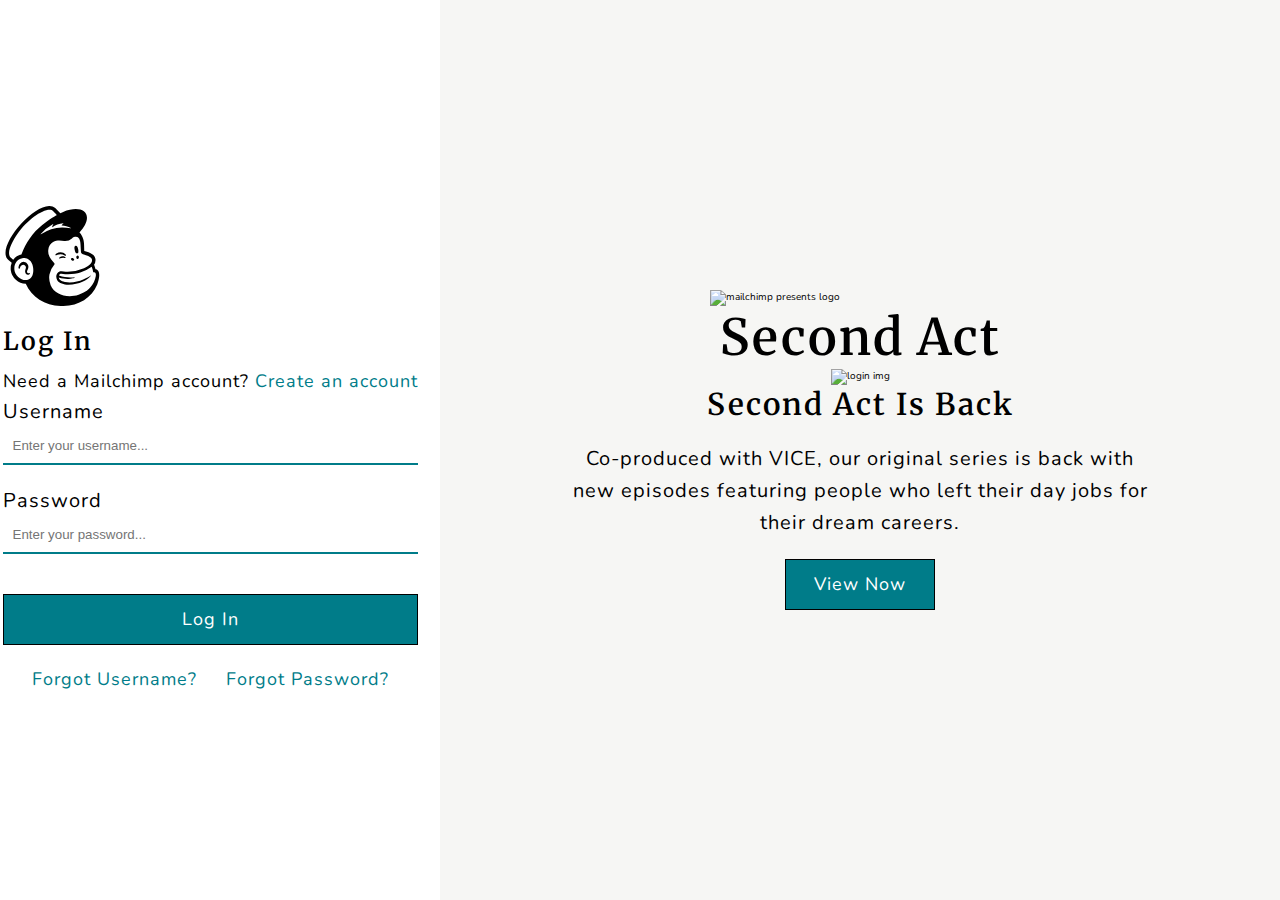
==== login.html @ e03c931c "created & styled login page" ====
<!DOCTYPE html>
<html lang="en">
  <head>
    <meta charset="UTF-8" />
    <meta name="viewport" content="width=device-width, initial-scale=1.0" />
    <link
      rel="stylesheet"
      href="https://cdnjs.cloudflare.com/ajax/libs/font-awesome/5.15.1/css/all.min.css"
      integrity="sha512-+4zCK9k+qNFUR5X+cKL9EIR+ZOhtIloNl9GIKS57V1MyNsYpYcUrUeQc9vNfzsWfV28IaLL3i96P9sdNyeRssA=="
      crossorigin="anonymous"
    />
    <link rel="shortcut icon" href="images/favicons/koala.ico" />
    <link rel="stylesheet" href="css/main.min.css" />
    <title>Login | Mailchimp Clone</title>
  </head>
  <body>
    <div class="login-container">
      <div class="login-form">
        <div class="login-form-content">
          <a href="index.html" class="login-form-img-container">
            <img src="images/home/mailchimpLogo.svg" alt="mailchimp logo" />
          </a>
          <h2>Log In</h2>
          <p>Need a Mailchimp account? <a href="#!">Create an account</a></p>
          <form>
            <label for="">Username</label>
            <input
              type="text"
              class="form-input"
              placeholder="Enter your username..."
            />
            <label for="">Password</label>
            <input
              type="password"
              class="form-input"
              placeholder="Enter your password..."
            />
            <button class="btn">Log In</button>
          </form>
          <div class="login-links">
            <a href="#!">Forgot Username?</a>
            <a href="#!">Forgot Password?</a>
          </div>
        </div>
      </div>
      <div class="login-info">
        <img src="images/home/footerlogo1.svg" alt="mailchimp presents logo" />
        <h2>Second Act</h2>
        <div class="login-img-container">
          <img src="images/home/drawing7.png" alt="login img" />
        </div>
        <h4>Second Act is back</h4>
        <p>
          Co-produced with VICE, our original series is back with new episodes
          featuring people who left their day jobs for their dream careers.
        </p>
        <button class="btn">View Now</button>
      </div>
    </div>
    <script src="js/app.js"></script>
  </body>
</html>
---- css/main.min.css ----
@import url("https://fonts.googleapis.com/css2?family=Merriweather:wght@300;400;700&family=Nunito:wght@300;400;600;700&display=swap");*,*::before,*::after{margin:0;padding:0;box-sizing:border-box;text-decoration:none;list-style:none}html{font-size:62.5%;scroll-behavior:smooth}body{font-family:"Nunito", sans-serif}img{width:100%;object-fit:cover}button{cursor:pointer;outline:0}.wrapper{width:100%;height:100%}.navigation{display:flex;align-items:center;justify-content:space-between;background-color:#ffe01b;position:sticky;top:0;padding:0 2rem;z-index:1000;overflow:hidden}.navigation-links a{font-weight:400;letter-spacing:0.1rem;line-height:1.6;font-size:1.8rem;color:#000;margin-left:2rem}.navigation-links a:hover{border-bottom:0.2rem solid #000}.navigation-links a:nth-child(1){margin-left:0}@media (max-width: 900px){.navigation-links{display:none}}.navigation-logo{width:8rem}@media (max-width: 600px){.navigation-logo{width:5rem}}.navigation-right{display:flex;align-items:center}@media (max-width: 600px){.navigation-right{width:90%}}.navigation-right i{color:#000;font-size:2.5rem;margin-right:2rem}@media (max-width: 900px){.navigation-right i{display:none}}@media (max-width: 900px){.navigation-right .btn,.navigation-right .btn-trans,.navigation-right .btn-trans{display:none}}.section-heading{text-align:center}.section-heading h2{font-weight:600;letter-spacing:0.2rem;text-transform:capitalize;font-family:"Merriweather", cursive;font-size:5rem;margin:2rem 0}@media (max-width: 450px){.section-heading h2{font-size:3rem}}.section-heading p{font-weight:400;letter-spacing:0.1rem;line-height:1.6;font-size:2rem;width:70%;margin:0 auto;margin-bottom:2rem}@media (max-width: 750px){.section-heading p{width:100%}}.footer{background-color:#f6f6f4}.footer-top{max-width:1300px;margin:0 auto;padding:5rem 2rem;display:grid;grid-template-columns:3fr 1fr}@media (max-width: 900px){.footer-top{grid-template-columns:1fr}}.footer-top-links{display:grid;grid-template-columns:repeat(5, 1fr);grid-gap:4rem;margin-bottom:2rem}@media (max-width: 1150px){.footer-top-links{grid-template-columns:repeat(3, 1fr)}}@media (max-width: 600px){.footer-top-links{grid-template-columns:1fr;grid-gap:2rem}}.footer-top-links h4{font-weight:600;letter-spacing:0.2rem;text-transform:capitalize;font-family:"Merriweather", cursive;font-size:2.5rem;margin-bottom:1rem}.footer-top-links li{margin-bottom:1rem}.footer-top-links a{font-weight:400;letter-spacing:0.1rem;line-height:1.6;font-size:1.4rem;color:#000}.footer-top-links a:hover{text-decoration:underline}@media (max-width: 900px){.footer-top-right img{width:20rem}}.footer-top-right .right-col:nth-child(1){margin-bottom:5rem}.footer-top-right p{font-weight:400;letter-spacing:0.1rem;line-height:1.6;font-size:1.6rem}@media (max-width: 900px){.footer-top-right p{width:70%}}.footer-top-right a{font-weight:400;letter-spacing:0.1rem;line-height:1.6;font-size:1.6rem;color:#000}.footer-top-right a i{font-size:1.6rem;transition:margin 0.3s ease;margin-left:0.5rem}.footer-top-right a:hover i{margin-left:1.5rem}.footer-bottom{max-width:1300px;margin:0 auto;padding:2rem 2rem;display:grid;grid-template-columns:repeat(3, 1fr);align-items:center;grid-gap:2rem}@media (max-width: 900px){.footer-bottom{grid-template-columns:repeat(2, 1fr)}}@media (max-width: 600px){.footer-bottom{grid-template-columns:1fr}}.footer-bottom .app-stores img{width:15rem}.footer-bottom .social-links a{font-size:2.5rem;color:#000;transition:color 0.2s ease;margin-left:2rem}.footer-bottom .social-links a:hover{color:#007c89}.footer-bottom .copyright{font-size:1.8rem}.btn,.btn-trans{font-weight:400;letter-spacing:0.1rem;line-height:1.6;background-color:#007c89;color:#fff;padding:1rem;width:15rem;font-family:inherit;border:0.1rem solid #000;font-size:1.8rem;transition:background-color 0.2s ease;z-index:10;text-align:center}@media (max-width: 600px){.btn,.btn-trans{width:90%}}.btn:hover,.btn-trans:hover{background-color:#006570}.btn-trans{background-color:transparent;color:#000;margin:0 1rem;transition:background-color 0.2s ease}.btn-trans:hover{background-color:#006570;color:#fff}.menu-navbar{width:100%;height:100%;background-color:#fbeeca;position:fixed;top:0;right:-100%;display:flex;justify-content:center;align-items:center;transition:right 0.8s cubic-bezier(1, 0, 0, 1);z-index:1001}.change{right:0}.hamburger-menu{width:35px;height:30px;position:fixed;top:3rem;right:2rem;cursor:pointer;display:none;flex-direction:column;justify-content:space-around;z-index:1000}@media (max-width: 900px){.hamburger-menu{display:flex}}@media (max-width: 600px){.hamburger-menu{top:1.5rem}}.line{width:100%;height:3px;background-color:#000;transition:all 0.8s;z-index:1000}.change .line1{transform:rotateZ(-405deg) translate(-8px, 6px)}.change .line2{opacity:0}.change .line3{transform:rotateZ(405deg) translate(-8px, -6px)}.nav-list{text-align:left}.nav-item{margin:25px}.nav-link{font-weight:600;letter-spacing:0.2rem;text-transform:capitalize;font-family:"Merriweather", cursive;font-size:2.5rem;color:#000;letter-spacing:0.1rem;position:relative;padding:0.3rem 0}.nav-link::after{content:"";width:100%;height:0.2rem;background-color:#007c89;position:absolute;left:0;transform:scaleX(0);transition:transform 0.5s}.nav-link:hover::after{transform:scaleX(1)}.nav-link::after{bottom:0;transform-origin:center}.goToTopBtn{position:fixed;bottom:3rem;right:2rem;z-index:1000;transition:all 0.5s ease;z-index:999}.goToTopBtn:hover{transform:translateY(-1rem)}.goToTopBtn i{display:flex;flex-direction:column;justify-content:center;align-items:center;text-align:center;font-size:5rem;color:#ffe01b;z-index:1000}.hero{background-color:#ffe01b;overflow:hidden}.hero-content{max-width:1300px;margin:0 auto;display:grid;grid-template-columns:repeat(2, 1fr);align-items:center;justify-content:center;padding:2rem 2rem}@media (max-width: 750px){.hero-content{grid-template-columns:1fr;text-align:center}}@media (max-width: 750px){.hero-content-left{margin-bottom:2rem}}.hero-content-left h1{font-weight:600;letter-spacing:0.2rem;text-transform:capitalize;font-family:"Merriweather", cursive;font-size:5rem}.hero-content-left p{font-weight:400;letter-spacing:0.1rem;line-height:1.6;font-size:2rem;margin:1rem 0}.about{max-width:1300px;margin:0 auto;padding:5rem 2rem;overflow:hidden}.about-content{display:grid;grid-template-columns:repeat(2, 1fr);grid-gap:4rem;align-items:center}@media (max-width: 750px){.about-content{grid-template-columns:1fr}}@media (max-width: 750px){.about-content-info{order:1}}.about-content-info h3{font-weight:600;letter-spacing:0.2rem;text-transform:capitalize;font-family:"Merriweather", cursive;font-size:3rem}.about-content-info p{font-weight:400;letter-spacing:0.1rem;line-height:1.6;font-size:2rem;margin:1rem 0}.about-content-info a{font-weight:400;letter-spacing:0.1rem;line-height:1.6;font-size:1.8rem;color:#007c89;display:flex;align-items:center}.about-content-info a i{font-size:2.5rem;color:#ffe01b;transition:margin 0.3s ease;margin-left:0.5rem}.about-content-info a:hover i{margin-left:1.5rem}.features{max-width:1300px;margin:0 auto;padding:5rem 2rem;overflow:hidden}.features h2{font-weight:600;letter-spacing:0.2rem;text-transform:capitalize;font-family:"Merriweather", cursive;font-size:5rem;margin-bottom:2rem}.features .feature-content{display:grid;grid-template-columns:repeat(2, 1fr);grid-gap:4rem;align-items:center;margin-bottom:8rem}@media (max-width: 750px){.features .feature-content{grid-template-columns:1fr}}.features .feature-content h3{font-weight:600;letter-spacing:0.2rem;text-transform:capitalize;font-family:"Merriweather", cursive;font-size:2.5rem}.features .feature-content p{font-weight:400;letter-spacing:0.1rem;line-height:1.6;font-size:1.8rem;width:75%;margin:1rem 0}@media (max-width: 600px){.features .feature-content p{width:100%}}.features .feature-content a{font-weight:400;letter-spacing:0.1rem;line-height:1.6;font-size:1.8rem;color:#007c89}.features .feature-content a:hover{border-bottom:0.2rem solid #007c89}.companies{padding:5rem 2rem;background-color:#f6f6f4;overflow:hidden}.companies .company-logos{max-width:1300px;margin:0 auto;display:grid;grid-template-columns:repeat(3, 1fr);grid-gap:2rem;text-align:center;margin-top:5rem}@media (max-width: 750px){.companies .company-logos{grid-template-columns:1fr}}.companies .company-logos img{width:20rem}.companies .company-logos p{font-size:1.6rem}.drawings{max-width:1300px;margin:0 auto;padding:5rem 2rem;overflow:hidden}.drawings h2{width:70%;margin:auto;margin:5rem auto}@media (max-width: 750px){.drawings h2{width:100%}}.drawings-content{display:grid;grid-template-columns:repeat(3, 1fr);grid-gap:2rem;align-items:center;text-align:center}@media (max-width: 750px){.drawings-content{grid-template-columns:1fr}}.drawings-content img{width:15rem;margin:2rem 0}.drawings-content h3{font-weight:600;letter-spacing:0.2rem;text-transform:capitalize;font-family:"Merriweather", cursive;font-size:2.5rem}.drawings-content p{font-weight:400;letter-spacing:0.1rem;line-height:1.6;font-size:1.6rem;margin:2rem 0}.drawings-content a{font-weight:400;letter-spacing:0.1rem;line-height:1.6;font-size:1.6rem;color:#007c89}.drawings-content a:hover{border-bottom:0.2rem solid #007c89}.campaign{padding:5rem 2rem;background-color:#fbeeca;position:relative}@media (max-width: 750px){.campaign .section-heading{margin-bottom:5rem}}.campaign-content{max-width:1300px;margin:0 auto;display:grid;grid-template-columns:repeat(2, 1fr);grid-gap:4rem;align-items:center;overflow:hidden}@media (max-width: 750px){.campaign-content{grid-template-columns:1fr}}.campaign-content-info h3{font-size:2.5rem}@media (max-width: 750px){.campaign-info{order:-1}}.campaign-info h3{font-weight:600;letter-spacing:0.2rem;text-transform:capitalize;font-family:"Merriweather", cursive;font-size:2.5rem;margin-bottom:1rem}.campaign-info p{font-weight:400;letter-spacing:0.1rem;line-height:1.6;font-size:1.8rem;width:75%}@media (max-width: 750px){.campaign-info p{width:100%}}.campaign-bottom{display:flex;flex-direction:column;justify-content:center;align-items:center;text-align:center;margin:10rem 0 15rem 0}.campaign-bottom h2{font-weight:600;letter-spacing:0.2rem;text-transform:capitalize;font-family:"Merriweather", cursive;font-size:5rem}@media (max-width: 450px){.campaign-bottom h2{font-size:3rem}}.campaign-bottom p{font-weight:400;letter-spacing:0.1rem;line-height:1.6;font-size:1.8rem;width:50%;margin:2rem 0}@media (max-width: 750px){.campaign-bottom p{width:100%}}.campaign .overflow-image{position:absolute;bottom:-28rem;left:35%;z-index:1000}@media (max-width: 1150px){.campaign .overflow-image{left:25%}}@media (max-width: 750px){.campaign .overflow-image{bottom:-15rem;left:20%;width:35rem}}@media (max-width: 450px){.campaign .overflow-image{bottom:-15rem;left:10%;width:80%}}.quote{padding:5rem 2rem;max-width:1300px;margin:0 auto;display:grid;grid-template-columns:repeat(2, 1fr);grid-gap:4rem;align-items:center;text-align:center;margin-top:25rem;overflow:hidden}@media (max-width: 900px){.quote{grid-template-columns:1fr}}.quote-info img{width:15rem}.quote-info p{font-weight:400;letter-spacing:0.1rem;line-height:1.6;font-size:1.8rem}.quote-info span{font-weight:600;letter-spacing:0.2rem;text-transform:capitalize;font-family:"Merriweather", cursive;color:#007c89}.quote-info small{font-weight:400;letter-spacing:0.1rem;line-height:1.6;font-size:1.4rem}.quote-info h4{font-weight:600;letter-spacing:0.2rem;text-transform:capitalize;font-family:"Merriweather", cursive;font-size:2rem}.quote-stats{display:flex;justify-content:space-evenly;margin:2rem}.quote-stats .stat:nth-child(2){margin-left:2rem}.award{padding:5rem 2rem;background-color:#f6f6f4;position:relative}.award-info{max-width:1300px;margin:0 auto;display:flex;flex-direction:column;justify-content:center;align-items:center;text-align:center;margin-bottom:30rem;overflow:hidden}.award-info h2{font-weight:600;letter-spacing:0.2rem;text-transform:capitalize;font-family:"Merriweather", cursive;font-size:5rem;margin:5rem 0 3rem 0;width:70%}@media (max-width: 750px){.award-info h2{width:100%}}@media (max-width: 450px){.award-info h2{font-size:3rem}}.award-info .btn,.award-info .btn-trans{width:25rem}.award-img{position:absolute;top:40rem;left:38%}@media (max-width: 1150px){.award-img{top:50rem;left:25%}}@media (max-width: 750px){.award-img{top:70rem;left:25%;width:30rem}}@media (max-width: 450px){.award-img{top:50rem;left:10%;width:80%}}.articles{padding:5rem 2rem;max-width:1300px;margin:0 auto;margin-top:20rem;overflow:hidden}.articles-grid-container-1,.articles-grid-container-2{display:grid;grid-template-columns:2fr 1fr;grid-gap:2rem;align-items:center;margin-top:10rem}@media (max-width: 900px){.articles-grid-container-1,.articles-grid-container-2{grid-template-columns:1fr}}.articles-grid-container-1 small,.articles-grid-container-2 small{font-weight:400;letter-spacing:0.1rem;line-height:1.6;font-size:1.6rem;display:block}.articles-grid-container-1 h4,.articles-grid-container-2 h4{font-weight:600;letter-spacing:0.2rem;text-transform:capitalize;font-family:"Merriweather", cursive;font-size:3rem}.articles-grid-container-1 p,.articles-grid-container-2 p{font-weight:400;letter-spacing:0.1rem;line-height:1.6;font-size:2rem;margin:2rem 0}.articles-grid-container-1 a,.articles-grid-container-2 a{color:#007c89;font-size:1.8rem}.articles-grid-container-1 a:hover,.articles-grid-container-2 a:hover{border-bottom:0.2rem solid #007c89}.articles-grid-container-1 img,.articles-grid-container-2 img{width:50rem}@media (max-width: 600px){.articles-grid-container-1 img,.articles-grid-container-2 img{width:100%}}.articles-grid-container-1 .article-1,.articles-grid-container-2 .article-1{display:flex;flex-direction:column;justify-content:center;align-items:center;text-align:center;background-color:#fbf5fe;height:70%;padding:2rem;border-radius:0.5rem;box-shadow:0.5rem 0.5rem 1rem #f2f2f2}@media (max-width: 900px){.articles-grid-container-1 .article-1,.articles-grid-container-2 .article-1{height:100%}}.articles-grid-container-1 .article-2,.articles-grid-container-2 .article-2{border:0.3rem solid #000;padding:2rem;border-radius:0.5rem;box-shadow:0.5rem 0.5rem 1rem #f2f2f2}.articles-grid-container-1 .article-2 img,.articles-grid-container-2 .article-2 img{border-radius:0.5rem;border:0.3rem solid #000}.articles-grid-container-2{grid-template-columns:1fr 2fr;margin-top:4rem}@media (max-width: 900px){.articles-grid-container-2{grid-template-columns:1fr}}.articles-grid-container-2 small{display:block}.articles-grid-container-2 .article-3{display:flex;flex-direction:column;justify-content:center;align-items:center;text-align:center;background-color:#ffe01b;height:50%;border-radius:0.5rem;box-shadow:0.5rem 0.5rem 1rem #f2f2f2;padding:2rem}@media (max-width: 900px){.articles-grid-container-2 .article-3{height:100%;padding:2rem 0}}.articles-grid-container-2 .article-3 .btn-trans{margin-top:2rem}.articles-grid-container-2 .article-4{background-color:#fbeeca;padding:2rem;border-radius:0.5rem;box-shadow:0.5rem 0.5rem 1rem #f2f2f2;color:#000}.articles-grid-container-2 .article-4 img{border:0.3rem solid #000;border-radius:0.5rem;width:50rem}@media (max-width: 600px){.articles-grid-container-2 .article-4 img{width:100%}}.banner{background-color:#ffe01b;overflow:hidden}.banner-content{max-width:1300px;margin:0 auto;padding:5rem 2rem;display:flex;flex-direction:column;justify-content:center;align-items:center;text-align:center}.banner-content h3{font-weight:600;letter-spacing:0.2rem;text-transform:capitalize;font-family:"Merriweather", cursive;font-size:7rem}@media (max-width: 450px){.banner-content h3{font-size:3rem}}.banner-content p{font-weight:400;letter-spacing:0.1rem;line-height:1.6;font-size:2rem;margin:2rem 0}.login-container{display:grid;grid-template-columns:2fr 4fr;align-items:center;grid-gap:2rem;height:100vh}.login-container .login-form{height:100vh;display:flex;flex-direction:column;justify-content:center;align-items:center}.login-container .login-form img{width:10rem}.login-container .login-form h2{font-weight:600;letter-spacing:0.2rem;text-transform:capitalize;font-family:"Merriweather", cursive;font-size:2.5rem;margin:1rem 0}.login-container .login-form p{font-weight:400;letter-spacing:0.1rem;line-height:1.6;font-size:1.8rem}.login-container .login-form a{font-weight:400;letter-spacing:0.1rem;line-height:1.6;color:#007c89;font-size:1.8rem}.login-container .login-form a:hover{text-decoration:underline}.login-container .login-form button{margin:2rem 0;width:100%}.login-container .login-form label{font-weight:400;letter-spacing:0.1rem;line-height:1.6;display:block;font-size:2rem}.login-container .login-form .form-input{display:block;width:100%;padding:1rem;outline:0;border:0;border-bottom:0.2rem solid #007c89;margin-bottom:2rem}.login-container .login-form .login-links{display:flex;justify-content:space-evenly;align-items:center}.login-container .login-info{background-color:#f6f6f4;height:100vh;display:flex;flex-direction:column;justify-content:center;align-items:center}.login-container .login-info h2{font-weight:600;letter-spacing:0.2rem;text-transform:capitalize;font-family:"Merriweather", cursive;font-size:5rem}.login-container .login-info h4{font-weight:600;letter-spacing:0.2rem;text-transform:capitalize;font-family:"Merriweather", cursive;font-size:3rem}.login-container .login-info p{font-weight:400;letter-spacing:0.1rem;line-height:1.6;font-size:2rem;width:70%;text-align:center;margin:2rem 0}.login-container .login-info img{width:30rem}.login-container .login-info .login-img-container img{width:60rem}
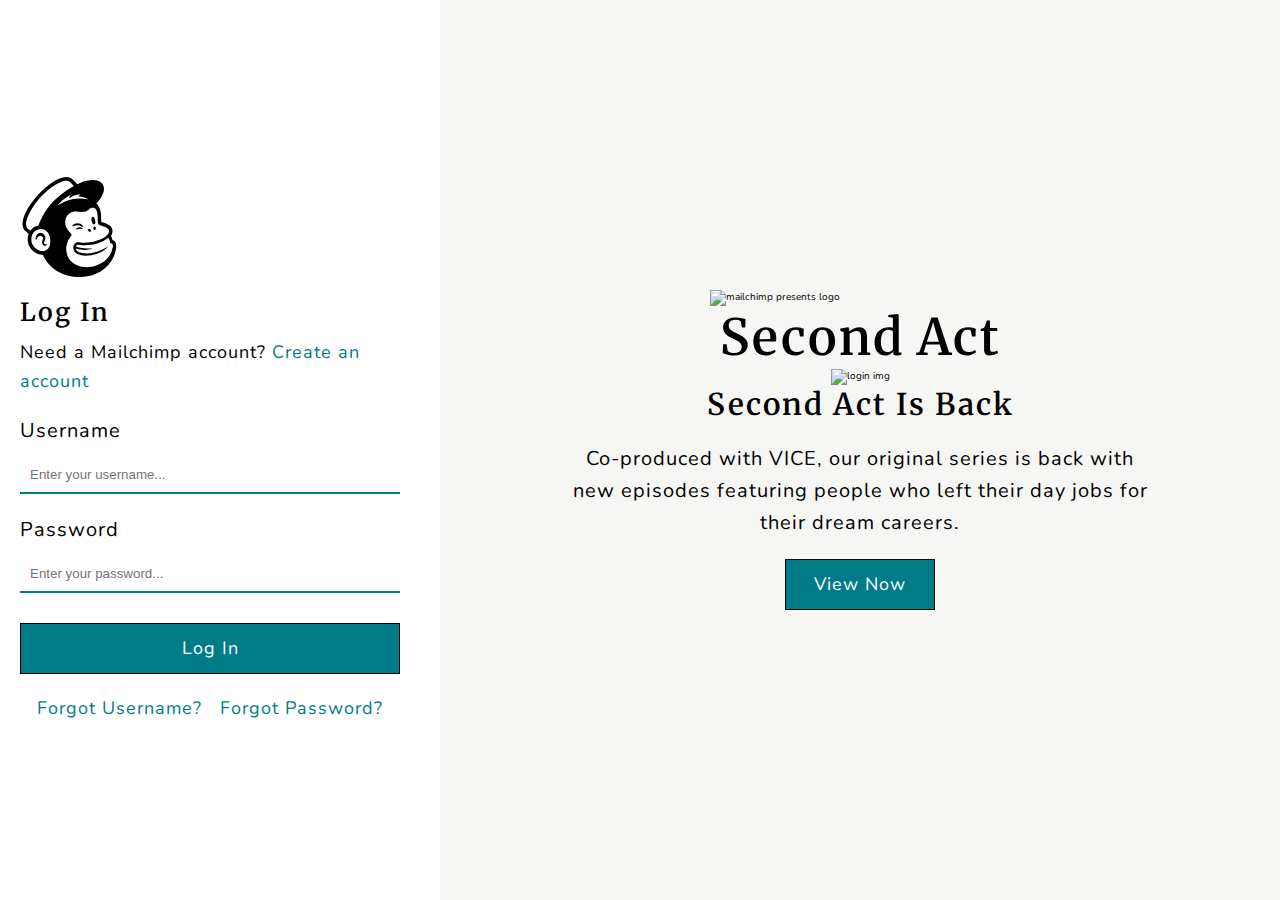
==== commit 5ef77a99: "created & styled signup page & made responsive" ====
--- a/login.html
+++ b/login.html
@@ -21,19 +21,24 @@
             <img src="images/home/mailchimpLogo.svg" alt="mailchimp logo" />
           </a>
           <h2>Log In</h2>
-          <p>Need a Mailchimp account? <a href="#!">Create an account</a></p>
+          <p>
+            Need a Mailchimp account?
+            <a href="signup.html">Create an account</a>
+          </p>
           <form>
-            <label for="">Username</label>
+            <label for="username">Username</label>
             <input
               type="text"
               class="form-input"
               placeholder="Enter your username..."
+              name="username"
             />
-            <label for="">Password</label>
+            <label for="password">Password</label>
             <input
               type="password"
               class="form-input"
               placeholder="Enter your password..."
+              name="password"
             />
             <button class="btn">Log In</button>
           </form>
@@ -57,6 +62,5 @@
         <button class="btn">View Now</button>
       </div>
     </div>
-    <script src="js/app.js"></script>
   </body>
 </html>
--- a/css/main.min.css
+++ b/css/main.min.css
@@ -1 +1 @@
-@import url("https://fonts.googleapis.com/css2?family=Merriweather:wght@300;400;700&family=Nunito:wght@300;400;600;700&display=swap");*,*::before,*::after{margin:0;padding:0;box-sizing:border-box;text-decoration:none;list-style:none}html{font-size:62.5%;scroll-behavior:smooth}body{font-family:"Nunito", sans-serif}img{width:100%;object-fit:cover}button{cursor:pointer;outline:0}.wrapper{width:100%;height:100%}.navigation{display:flex;align-items:center;justify-content:space-between;background-color:#ffe01b;position:sticky;top:0;padding:0 2rem;z-index:1000;overflow:hidden}.navigation-links a{font-weight:400;letter-spacing:0.1rem;line-height:1.6;font-size:1.8rem;color:#000;margin-left:2rem}.navigation-links a:hover{border-bottom:0.2rem solid #000}.navigation-links a:nth-child(1){margin-left:0}@media (max-width: 900px){.navigation-links{display:none}}.navigation-logo{width:8rem}@media (max-width: 600px){.navigation-logo{width:5rem}}.navigation-right{display:flex;align-items:center}@media (max-width: 600px){.navigation-right{width:90%}}.navigation-right i{color:#000;font-size:2.5rem;margin-right:2rem}@media (max-width: 900px){.navigation-right i{display:none}}@media (max-width: 900px){.navigation-right .btn,.navigation-right .btn-trans,.navigation-right .btn-trans{display:none}}.section-heading{text-align:center}.section-heading h2{font-weight:600;letter-spacing:0.2rem;text-transform:capitalize;font-family:"Merriweather", cursive;font-size:5rem;margin:2rem 0}@media (max-width: 450px){.section-heading h2{font-size:3rem}}.section-heading p{font-weight:400;letter-spacing:0.1rem;line-height:1.6;font-size:2rem;width:70%;margin:0 auto;margin-bottom:2rem}@media (max-width: 750px){.section-heading p{width:100%}}.footer{background-color:#f6f6f4}.footer-top{max-width:1300px;margin:0 auto;padding:5rem 2rem;display:grid;grid-template-columns:3fr 1fr}@media (max-width: 900px){.footer-top{grid-template-columns:1fr}}.footer-top-links{display:grid;grid-template-columns:repeat(5, 1fr);grid-gap:4rem;margin-bottom:2rem}@media (max-width: 1150px){.footer-top-links{grid-template-columns:repeat(3, 1fr)}}@media (max-width: 600px){.footer-top-links{grid-template-columns:1fr;grid-gap:2rem}}.footer-top-links h4{font-weight:600;letter-spacing:0.2rem;text-transform:capitalize;font-family:"Merriweather", cursive;font-size:2.5rem;margin-bottom:1rem}.footer-top-links li{margin-bottom:1rem}.footer-top-links a{font-weight:400;letter-spacing:0.1rem;line-height:1.6;font-size:1.4rem;color:#000}.footer-top-links a:hover{text-decoration:underline}@media (max-width: 900px){.footer-top-right img{width:20rem}}.footer-top-right .right-col:nth-child(1){margin-bottom:5rem}.footer-top-right p{font-weight:400;letter-spacing:0.1rem;line-height:1.6;font-size:1.6rem}@media (max-width: 900px){.footer-top-right p{width:70%}}.footer-top-right a{font-weight:400;letter-spacing:0.1rem;line-height:1.6;font-size:1.6rem;color:#000}.footer-top-right a i{font-size:1.6rem;transition:margin 0.3s ease;margin-left:0.5rem}.footer-top-right a:hover i{margin-left:1.5rem}.footer-bottom{max-width:1300px;margin:0 auto;padding:2rem 2rem;display:grid;grid-template-columns:repeat(3, 1fr);align-items:center;grid-gap:2rem}@media (max-width: 900px){.footer-bottom{grid-template-columns:repeat(2, 1fr)}}@media (max-width: 600px){.footer-bottom{grid-template-columns:1fr}}.footer-bottom .app-stores img{width:15rem}.footer-bottom .social-links a{font-size:2.5rem;color:#000;transition:color 0.2s ease;margin-left:2rem}.footer-bottom .social-links a:hover{color:#007c89}.footer-bottom .copyright{font-size:1.8rem}.btn,.btn-trans{font-weight:400;letter-spacing:0.1rem;line-height:1.6;background-color:#007c89;color:#fff;padding:1rem;width:15rem;font-family:inherit;border:0.1rem solid #000;font-size:1.8rem;transition:background-color 0.2s ease;z-index:10;text-align:center}@media (max-width: 600px){.btn,.btn-trans{width:90%}}.btn:hover,.btn-trans:hover{background-color:#006570}.btn-trans{background-color:transparent;color:#000;margin:0 1rem;transition:background-color 0.2s ease}.btn-trans:hover{background-color:#006570;color:#fff}.menu-navbar{width:100%;height:100%;background-color:#fbeeca;position:fixed;top:0;right:-100%;display:flex;justify-content:center;align-items:center;transition:right 0.8s cubic-bezier(1, 0, 0, 1);z-index:1001}.change{right:0}.hamburger-menu{width:35px;height:30px;position:fixed;top:3rem;right:2rem;cursor:pointer;display:none;flex-direction:column;justify-content:space-around;z-index:1000}@media (max-width: 900px){.hamburger-menu{display:flex}}@media (max-width: 600px){.hamburger-menu{top:1.5rem}}.line{width:100%;height:3px;background-color:#000;transition:all 0.8s;z-index:1000}.change .line1{transform:rotateZ(-405deg) translate(-8px, 6px)}.change .line2{opacity:0}.change .line3{transform:rotateZ(405deg) translate(-8px, -6px)}.nav-list{text-align:left}.nav-item{margin:25px}.nav-link{font-weight:600;letter-spacing:0.2rem;text-transform:capitalize;font-family:"Merriweather", cursive;font-size:2.5rem;color:#000;letter-spacing:0.1rem;position:relative;padding:0.3rem 0}.nav-link::after{content:"";width:100%;height:0.2rem;background-color:#007c89;position:absolute;left:0;transform:scaleX(0);transition:transform 0.5s}.nav-link:hover::after{transform:scaleX(1)}.nav-link::after{bottom:0;transform-origin:center}.goToTopBtn{position:fixed;bottom:3rem;right:2rem;z-index:1000;transition:all 0.5s ease;z-index:999}.goToTopBtn:hover{transform:translateY(-1rem)}.goToTopBtn i{display:flex;flex-direction:column;justify-content:center;align-items:center;text-align:center;font-size:5rem;color:#ffe01b;z-index:1000}.hero{background-color:#ffe01b;overflow:hidden}.hero-content{max-width:1300px;margin:0 auto;display:grid;grid-template-columns:repeat(2, 1fr);align-items:center;justify-content:center;padding:2rem 2rem}@media (max-width: 750px){.hero-content{grid-template-columns:1fr;text-align:center}}@media (max-width: 750px){.hero-content-left{margin-bottom:2rem}}.hero-content-left h1{font-weight:600;letter-spacing:0.2rem;text-transform:capitalize;font-family:"Merriweather", cursive;font-size:5rem}.hero-content-left p{font-weight:400;letter-spacing:0.1rem;line-height:1.6;font-size:2rem;margin:1rem 0}.about{max-width:1300px;margin:0 auto;padding:5rem 2rem;overflow:hidden}.about-content{display:grid;grid-template-columns:repeat(2, 1fr);grid-gap:4rem;align-items:center}@media (max-width: 750px){.about-content{grid-template-columns:1fr}}@media (max-width: 750px){.about-content-info{order:1}}.about-content-info h3{font-weight:600;letter-spacing:0.2rem;text-transform:capitalize;font-family:"Merriweather", cursive;font-size:3rem}.about-content-info p{font-weight:400;letter-spacing:0.1rem;line-height:1.6;font-size:2rem;margin:1rem 0}.about-content-info a{font-weight:400;letter-spacing:0.1rem;line-height:1.6;font-size:1.8rem;color:#007c89;display:flex;align-items:center}.about-content-info a i{font-size:2.5rem;color:#ffe01b;transition:margin 0.3s ease;margin-left:0.5rem}.about-content-info a:hover i{margin-left:1.5rem}.features{max-width:1300px;margin:0 auto;padding:5rem 2rem;overflow:hidden}.features h2{font-weight:600;letter-spacing:0.2rem;text-transform:capitalize;font-family:"Merriweather", cursive;font-size:5rem;margin-bottom:2rem}.features .feature-content{display:grid;grid-template-columns:repeat(2, 1fr);grid-gap:4rem;align-items:center;margin-bottom:8rem}@media (max-width: 750px){.features .feature-content{grid-template-columns:1fr}}.features .feature-content h3{font-weight:600;letter-spacing:0.2rem;text-transform:capitalize;font-family:"Merriweather", cursive;font-size:2.5rem}.features .feature-content p{font-weight:400;letter-spacing:0.1rem;line-height:1.6;font-size:1.8rem;width:75%;margin:1rem 0}@media (max-width: 600px){.features .feature-content p{width:100%}}.features .feature-content a{font-weight:400;letter-spacing:0.1rem;line-height:1.6;font-size:1.8rem;color:#007c89}.features .feature-content a:hover{border-bottom:0.2rem solid #007c89}.companies{padding:5rem 2rem;background-color:#f6f6f4;overflow:hidden}.companies .company-logos{max-width:1300px;margin:0 auto;display:grid;grid-template-columns:repeat(3, 1fr);grid-gap:2rem;text-align:center;margin-top:5rem}@media (max-width: 750px){.companies .company-logos{grid-template-columns:1fr}}.companies .company-logos img{width:20rem}.companies .company-logos p{font-size:1.6rem}.drawings{max-width:1300px;margin:0 auto;padding:5rem 2rem;overflow:hidden}.drawings h2{width:70%;margin:auto;margin:5rem auto}@media (max-width: 750px){.drawings h2{width:100%}}.drawings-content{display:grid;grid-template-columns:repeat(3, 1fr);grid-gap:2rem;align-items:center;text-align:center}@media (max-width: 750px){.drawings-content{grid-template-columns:1fr}}.drawings-content img{width:15rem;margin:2rem 0}.drawings-content h3{font-weight:600;letter-spacing:0.2rem;text-transform:capitalize;font-family:"Merriweather", cursive;font-size:2.5rem}.drawings-content p{font-weight:400;letter-spacing:0.1rem;line-height:1.6;font-size:1.6rem;margin:2rem 0}.drawings-content a{font-weight:400;letter-spacing:0.1rem;line-height:1.6;font-size:1.6rem;color:#007c89}.drawings-content a:hover{border-bottom:0.2rem solid #007c89}.campaign{padding:5rem 2rem;background-color:#fbeeca;position:relative}@media (max-width: 750px){.campaign .section-heading{margin-bottom:5rem}}.campaign-content{max-width:1300px;margin:0 auto;display:grid;grid-template-columns:repeat(2, 1fr);grid-gap:4rem;align-items:center;overflow:hidden}@media (max-width: 750px){.campaign-content{grid-template-columns:1fr}}.campaign-content-info h3{font-size:2.5rem}@media (max-width: 750px){.campaign-info{order:-1}}.campaign-info h3{font-weight:600;letter-spacing:0.2rem;text-transform:capitalize;font-family:"Merriweather", cursive;font-size:2.5rem;margin-bottom:1rem}.campaign-info p{font-weight:400;letter-spacing:0.1rem;line-height:1.6;font-size:1.8rem;width:75%}@media (max-width: 750px){.campaign-info p{width:100%}}.campaign-bottom{display:flex;flex-direction:column;justify-content:center;align-items:center;text-align:center;margin:10rem 0 15rem 0}.campaign-bottom h2{font-weight:600;letter-spacing:0.2rem;text-transform:capitalize;font-family:"Merriweather", cursive;font-size:5rem}@media (max-width: 450px){.campaign-bottom h2{font-size:3rem}}.campaign-bottom p{font-weight:400;letter-spacing:0.1rem;line-height:1.6;font-size:1.8rem;width:50%;margin:2rem 0}@media (max-width: 750px){.campaign-bottom p{width:100%}}.campaign .overflow-image{position:absolute;bottom:-28rem;left:35%;z-index:1000}@media (max-width: 1150px){.campaign .overflow-image{left:25%}}@media (max-width: 750px){.campaign .overflow-image{bottom:-15rem;left:20%;width:35rem}}@media (max-width: 450px){.campaign .overflow-image{bottom:-15rem;left:10%;width:80%}}.quote{padding:5rem 2rem;max-width:1300px;margin:0 auto;display:grid;grid-template-columns:repeat(2, 1fr);grid-gap:4rem;align-items:center;text-align:center;margin-top:25rem;overflow:hidden}@media (max-width: 900px){.quote{grid-template-columns:1fr}}.quote-info img{width:15rem}.quote-info p{font-weight:400;letter-spacing:0.1rem;line-height:1.6;font-size:1.8rem}.quote-info span{font-weight:600;letter-spacing:0.2rem;text-transform:capitalize;font-family:"Merriweather", cursive;color:#007c89}.quote-info small{font-weight:400;letter-spacing:0.1rem;line-height:1.6;font-size:1.4rem}.quote-info h4{font-weight:600;letter-spacing:0.2rem;text-transform:capitalize;font-family:"Merriweather", cursive;font-size:2rem}.quote-stats{display:flex;justify-content:space-evenly;margin:2rem}.quote-stats .stat:nth-child(2){margin-left:2rem}.award{padding:5rem 2rem;background-color:#f6f6f4;position:relative}.award-info{max-width:1300px;margin:0 auto;display:flex;flex-direction:column;justify-content:center;align-items:center;text-align:center;margin-bottom:30rem;overflow:hidden}.award-info h2{font-weight:600;letter-spacing:0.2rem;text-transform:capitalize;font-family:"Merriweather", cursive;font-size:5rem;margin:5rem 0 3rem 0;width:70%}@media (max-width: 750px){.award-info h2{width:100%}}@media (max-width: 450px){.award-info h2{font-size:3rem}}.award-info .btn,.award-info .btn-trans{width:25rem}.award-img{position:absolute;top:40rem;left:38%}@media (max-width: 1150px){.award-img{top:50rem;left:25%}}@media (max-width: 750px){.award-img{top:70rem;left:25%;width:30rem}}@media (max-width: 450px){.award-img{top:50rem;left:10%;width:80%}}.articles{padding:5rem 2rem;max-width:1300px;margin:0 auto;margin-top:20rem;overflow:hidden}.articles-grid-container-1,.articles-grid-container-2{display:grid;grid-template-columns:2fr 1fr;grid-gap:2rem;align-items:center;margin-top:10rem}@media (max-width: 900px){.articles-grid-container-1,.articles-grid-container-2{grid-template-columns:1fr}}.articles-grid-container-1 small,.articles-grid-container-2 small{font-weight:400;letter-spacing:0.1rem;line-height:1.6;font-size:1.6rem;display:block}.articles-grid-container-1 h4,.articles-grid-container-2 h4{font-weight:600;letter-spacing:0.2rem;text-transform:capitalize;font-family:"Merriweather", cursive;font-size:3rem}.articles-grid-container-1 p,.articles-grid-container-2 p{font-weight:400;letter-spacing:0.1rem;line-height:1.6;font-size:2rem;margin:2rem 0}.articles-grid-container-1 a,.articles-grid-container-2 a{color:#007c89;font-size:1.8rem}.articles-grid-container-1 a:hover,.articles-grid-container-2 a:hover{border-bottom:0.2rem solid #007c89}.articles-grid-container-1 img,.articles-grid-container-2 img{width:50rem}@media (max-width: 600px){.articles-grid-container-1 img,.articles-grid-container-2 img{width:100%}}.articles-grid-container-1 .article-1,.articles-grid-container-2 .article-1{display:flex;flex-direction:column;justify-content:center;align-items:center;text-align:center;background-color:#fbf5fe;height:70%;padding:2rem;border-radius:0.5rem;box-shadow:0.5rem 0.5rem 1rem #f2f2f2}@media (max-width: 900px){.articles-grid-container-1 .article-1,.articles-grid-container-2 .article-1{height:100%}}.articles-grid-container-1 .article-2,.articles-grid-container-2 .article-2{border:0.3rem solid #000;padding:2rem;border-radius:0.5rem;box-shadow:0.5rem 0.5rem 1rem #f2f2f2}.articles-grid-container-1 .article-2 img,.articles-grid-container-2 .article-2 img{border-radius:0.5rem;border:0.3rem solid #000}.articles-grid-container-2{grid-template-columns:1fr 2fr;margin-top:4rem}@media (max-width: 900px){.articles-grid-container-2{grid-template-columns:1fr}}.articles-grid-container-2 small{display:block}.articles-grid-container-2 .article-3{display:flex;flex-direction:column;justify-content:center;align-items:center;text-align:center;background-color:#ffe01b;height:50%;border-radius:0.5rem;box-shadow:0.5rem 0.5rem 1rem #f2f2f2;padding:2rem}@media (max-width: 900px){.articles-grid-container-2 .article-3{height:100%;padding:2rem 0}}.articles-grid-container-2 .article-3 .btn-trans{margin-top:2rem}.articles-grid-container-2 .article-4{background-color:#fbeeca;padding:2rem;border-radius:0.5rem;box-shadow:0.5rem 0.5rem 1rem #f2f2f2;color:#000}.articles-grid-container-2 .article-4 img{border:0.3rem solid #000;border-radius:0.5rem;width:50rem}@media (max-width: 600px){.articles-grid-container-2 .article-4 img{width:100%}}.banner{background-color:#ffe01b;overflow:hidden}.banner-content{max-width:1300px;margin:0 auto;padding:5rem 2rem;display:flex;flex-direction:column;justify-content:center;align-items:center;text-align:center}.banner-content h3{font-weight:600;letter-spacing:0.2rem;text-transform:capitalize;font-family:"Merriweather", cursive;font-size:7rem}@media (max-width: 450px){.banner-content h3{font-size:3rem}}.banner-content p{font-weight:400;letter-spacing:0.1rem;line-height:1.6;font-size:2rem;margin:2rem 0}.login-container{display:grid;grid-template-columns:2fr 4fr;align-items:center;grid-gap:2rem;height:100vh}.login-container .login-form{height:100vh;display:flex;flex-direction:column;justify-content:center;align-items:center}.login-container .login-form img{width:10rem}.login-container .login-form h2{font-weight:600;letter-spacing:0.2rem;text-transform:capitalize;font-family:"Merriweather", cursive;font-size:2.5rem;margin:1rem 0}.login-container .login-form p{font-weight:400;letter-spacing:0.1rem;line-height:1.6;font-size:1.8rem}.login-container .login-form a{font-weight:400;letter-spacing:0.1rem;line-height:1.6;color:#007c89;font-size:1.8rem}.login-container .login-form a:hover{text-decoration:underline}.login-container .login-form button{margin:2rem 0;width:100%}.login-container .login-form label{font-weight:400;letter-spacing:0.1rem;line-height:1.6;display:block;font-size:2rem}.login-container .login-form .form-input{display:block;width:100%;padding:1rem;outline:0;border:0;border-bottom:0.2rem solid #007c89;margin-bottom:2rem}.login-container .login-form .login-links{display:flex;justify-content:space-evenly;align-items:center}.login-container .login-info{background-color:#f6f6f4;height:100vh;display:flex;flex-direction:column;justify-content:center;align-items:center}.login-container .login-info h2{font-weight:600;letter-spacing:0.2rem;text-transform:capitalize;font-family:"Merriweather", cursive;font-size:5rem}.login-container .login-info h4{font-weight:600;letter-spacing:0.2rem;text-transform:capitalize;font-family:"Merriweather", cursive;font-size:3rem}.login-container .login-info p{font-weight:400;letter-spacing:0.1rem;line-height:1.6;font-size:2rem;width:70%;text-align:center;margin:2rem 0}.login-container .login-info img{width:30rem}.login-container .login-info .login-img-container img{width:60rem}
+@import url("https://fonts.googleapis.com/css2?family=Merriweather:wght@300;400;700&family=Nunito:wght@300;400;600;700&display=swap");*,*::before,*::after{margin:0;padding:0;box-sizing:border-box;text-decoration:none;list-style:none}html{font-size:62.5%;scroll-behavior:smooth}body{font-family:"Nunito", sans-serif}img{width:100%;object-fit:cover}button{cursor:pointer;outline:0}.wrapper{width:100%;height:100%}.navigation{display:flex;align-items:center;justify-content:space-between;background-color:#ffe01b;position:sticky;top:0;padding:0 2rem;z-index:1000;overflow:hidden}.navigation-links a{font-weight:400;letter-spacing:0.1rem;line-height:1.6;font-size:1.8rem;color:#000;margin-left:2rem}.navigation-links a:hover{border-bottom:0.2rem solid #000}.navigation-links a:nth-child(1){margin-left:0}@media (max-width: 900px){.navigation-links{display:none}}.navigation-logo{width:8rem}@media (max-width: 600px){.navigation-logo{width:5rem}}.navigation-right{display:flex;align-items:center}@media (max-width: 600px){.navigation-right{width:90%}}.navigation-right i{color:#000;font-size:2.5rem;margin-right:2rem}@media (max-width: 900px){.navigation-right i{display:none}}@media (max-width: 900px){.navigation-right .btn,.navigation-right .btn-trans,.navigation-right .btn-trans{display:none}}.section-heading{text-align:center}.section-heading h2{font-weight:600;letter-spacing:0.2rem;text-transform:capitalize;font-family:"Merriweather", cursive;font-size:5rem;margin:2rem 0}@media (max-width: 450px){.section-heading h2{font-size:3rem}}.section-heading p{font-weight:400;letter-spacing:0.1rem;line-height:1.6;font-size:2rem;width:70%;margin:0 auto;margin-bottom:2rem}@media (max-width: 750px){.section-heading p{width:100%}}.footer{background-color:#f6f6f4}.footer-top{max-width:1300px;margin:0 auto;padding:5rem 2rem;display:grid;grid-template-columns:3fr 1fr}@media (max-width: 900px){.footer-top{grid-template-columns:1fr}}.footer-top-links{display:grid;grid-template-columns:repeat(5, 1fr);grid-gap:4rem;margin-bottom:2rem}@media (max-width: 1150px){.footer-top-links{grid-template-columns:repeat(3, 1fr)}}@media (max-width: 600px){.footer-top-links{grid-template-columns:1fr;grid-gap:2rem}}.footer-top-links h4{font-weight:600;letter-spacing:0.2rem;text-transform:capitalize;font-family:"Merriweather", cursive;font-size:2.5rem;margin-bottom:1rem}.footer-top-links li{margin-bottom:1rem}.footer-top-links a{font-weight:400;letter-spacing:0.1rem;line-height:1.6;font-size:1.4rem;color:#000}.footer-top-links a:hover{text-decoration:underline}@media (max-width: 900px){.footer-top-right img{width:20rem}}.footer-top-right .right-col:nth-child(1){margin-bottom:5rem}.footer-top-right p{font-weight:400;letter-spacing:0.1rem;line-height:1.6;font-size:1.6rem}@media (max-width: 900px){.footer-top-right p{width:70%}}.footer-top-right a{font-weight:400;letter-spacing:0.1rem;line-height:1.6;font-size:1.6rem;color:#000}.footer-top-right a i{font-size:1.6rem;transition:margin 0.3s ease;margin-left:0.5rem}.footer-top-right a:hover i{margin-left:1.5rem}.footer-bottom{max-width:1300px;margin:0 auto;padding:2rem 2rem;display:grid;grid-template-columns:repeat(3, 1fr);align-items:center;grid-gap:2rem}@media (max-width: 900px){.footer-bottom{grid-template-columns:repeat(2, 1fr)}}@media (max-width: 600px){.footer-bottom{grid-template-columns:1fr}}.footer-bottom .app-stores img{width:15rem}.footer-bottom .social-links a{font-size:2.5rem;color:#000;transition:color 0.2s ease;margin-left:2rem}.footer-bottom .social-links a:hover{color:#007c89}.footer-bottom .copyright{font-size:1.8rem}.btn,.btn-trans{font-weight:400;letter-spacing:0.1rem;line-height:1.6;background-color:#007c89;color:#fff;padding:1rem;width:15rem;font-family:inherit;border:0.1rem solid #000;font-size:1.8rem;transition:background-color 0.2s ease;z-index:10;text-align:center}@media (max-width: 600px){.btn,.btn-trans{width:90%}}.btn:hover,.btn-trans:hover{background-color:#006570}.btn-trans{background-color:transparent;color:#000;margin:0 1rem;transition:background-color 0.2s ease}.btn-trans:hover{background-color:#006570;color:#fff}.menu-navbar{width:100%;height:100%;background-color:#fbeeca;position:fixed;top:0;right:-100%;display:flex;justify-content:center;align-items:center;transition:right 0.8s cubic-bezier(1, 0, 0, 1);z-index:1001}.change{right:0}.hamburger-menu{width:35px;height:30px;position:fixed;top:3rem;right:2rem;cursor:pointer;display:none;flex-direction:column;justify-content:space-around;z-index:1000}@media (max-width: 900px){.hamburger-menu{display:flex}}@media (max-width: 600px){.hamburger-menu{top:1.5rem}}.line{width:100%;height:3px;background-color:#000;transition:all 0.8s;z-index:1000}.change .line1{transform:rotateZ(-405deg) translate(-8px, 6px)}.change .line2{opacity:0}.change .line3{transform:rotateZ(405deg) translate(-8px, -6px)}.nav-list{text-align:left}.nav-item{margin:25px}.nav-link{font-weight:600;letter-spacing:0.2rem;text-transform:capitalize;font-family:"Merriweather", cursive;font-size:2.5rem;color:#000;letter-spacing:0.1rem;position:relative;padding:0.3rem 0}.active{color:#007c89}.nav-link::after{content:"";width:100%;height:0.2rem;background-color:#007c89;position:absolute;left:0;transform:scaleX(0);transition:transform 0.5s}.nav-link:hover::after{transform:scaleX(1)}.nav-link::after{bottom:0;transform-origin:center}.goToTopBtn{position:fixed;bottom:3rem;right:2rem;z-index:1000;transition:all 0.5s ease;z-index:999}.goToTopBtn:hover{transform:translateY(-1rem)}.goToTopBtn i{display:flex;flex-direction:column;justify-content:center;align-items:center;text-align:center;font-size:5rem;color:#ffe01b;z-index:1000}.hero{background-color:#ffe01b;overflow:hidden}.hero-content{max-width:1300px;margin:0 auto;display:grid;grid-template-columns:repeat(2, 1fr);align-items:center;justify-content:center;padding:2rem 2rem}@media (max-width: 750px){.hero-content{grid-template-columns:1fr;text-align:center}}@media (max-width: 750px){.hero-content-left{margin-bottom:2rem}}.hero-content-left h1{font-weight:600;letter-spacing:0.2rem;text-transform:capitalize;font-family:"Merriweather", cursive;font-size:5rem}.hero-content-left p{font-weight:400;letter-spacing:0.1rem;line-height:1.6;font-size:2rem;margin:1rem 0}.about{max-width:1300px;margin:0 auto;padding:5rem 2rem;overflow:hidden}.about-content{display:grid;grid-template-columns:repeat(2, 1fr);grid-gap:4rem;align-items:center}@media (max-width: 750px){.about-content{grid-template-columns:1fr}}@media (max-width: 750px){.about-content-info{order:1}}.about-content-info h3{font-weight:600;letter-spacing:0.2rem;text-transform:capitalize;font-family:"Merriweather", cursive;font-size:3rem}.about-content-info p{font-weight:400;letter-spacing:0.1rem;line-height:1.6;font-size:2rem;margin:1rem 0}.about-content-info a{font-weight:400;letter-spacing:0.1rem;line-height:1.6;font-size:1.8rem;color:#007c89;display:flex;align-items:center}.about-content-info a i{font-size:2.5rem;color:#ffe01b;transition:margin 0.3s ease;margin-left:0.5rem}.about-content-info a:hover i{margin-left:1.5rem}.features{max-width:1300px;margin:0 auto;padding:5rem 2rem;overflow:hidden}.features h2{font-weight:600;letter-spacing:0.2rem;text-transform:capitalize;font-family:"Merriweather", cursive;font-size:5rem;margin-bottom:2rem}.features .feature-content{display:grid;grid-template-columns:repeat(2, 1fr);grid-gap:4rem;align-items:center;margin-bottom:8rem}@media (max-width: 750px){.features .feature-content{grid-template-columns:1fr}}.features .feature-content h3{font-weight:600;letter-spacing:0.2rem;text-transform:capitalize;font-family:"Merriweather", cursive;font-size:2.5rem}.features .feature-content p{font-weight:400;letter-spacing:0.1rem;line-height:1.6;font-size:1.8rem;width:75%;margin:1rem 0}@media (max-width: 600px){.features .feature-content p{width:100%}}.features .feature-content a{font-weight:400;letter-spacing:0.1rem;line-height:1.6;font-size:1.8rem;color:#007c89}.features .feature-content a:hover{border-bottom:0.2rem solid #007c89}.companies{padding:5rem 2rem;background-color:#f6f6f4;overflow:hidden}.companies .company-logos{max-width:1300px;margin:0 auto;display:grid;grid-template-columns:repeat(3, 1fr);grid-gap:2rem;text-align:center;margin-top:5rem}@media (max-width: 750px){.companies .company-logos{grid-template-columns:1fr}}.companies .company-logos img{width:20rem}.companies .company-logos p{font-size:1.6rem}.drawings{max-width:1300px;margin:0 auto;padding:5rem 2rem;overflow:hidden}.drawings h2{width:70%;margin:auto;margin:5rem auto}@media (max-width: 750px){.drawings h2{width:100%}}.drawings-content{display:grid;grid-template-columns:repeat(3, 1fr);grid-gap:2rem;align-items:center;text-align:center}@media (max-width: 750px){.drawings-content{grid-template-columns:1fr}}.drawings-content img{width:15rem;margin:2rem 0}.drawings-content h3{font-weight:600;letter-spacing:0.2rem;text-transform:capitalize;font-family:"Merriweather", cursive;font-size:2.5rem}.drawings-content p{font-weight:400;letter-spacing:0.1rem;line-height:1.6;font-size:1.6rem;margin:2rem 0}.drawings-content a{font-weight:400;letter-spacing:0.1rem;line-height:1.6;font-size:1.6rem;color:#007c89}.drawings-content a:hover{border-bottom:0.2rem solid #007c89}.campaign{padding:5rem 2rem;background-color:#fbeeca;position:relative}@media (max-width: 750px){.campaign .section-heading{margin-bottom:5rem}}.campaign-content{max-width:1300px;margin:0 auto;display:grid;grid-template-columns:repeat(2, 1fr);grid-gap:4rem;align-items:center;overflow:hidden}@media (max-width: 750px){.campaign-content{grid-template-columns:1fr}}.campaign-content-info h3{font-size:2.5rem}@media (max-width: 750px){.campaign-info{order:-1}}.campaign-info h3{font-weight:600;letter-spacing:0.2rem;text-transform:capitalize;font-family:"Merriweather", cursive;font-size:2.5rem;margin-bottom:1rem}.campaign-info p{font-weight:400;letter-spacing:0.1rem;line-height:1.6;font-size:1.8rem;width:75%}@media (max-width: 750px){.campaign-info p{width:100%}}.campaign-bottom{display:flex;flex-direction:column;justify-content:center;align-items:center;text-align:center;margin:10rem 0 15rem 0}.campaign-bottom h2{font-weight:600;letter-spacing:0.2rem;text-transform:capitalize;font-family:"Merriweather", cursive;font-size:5rem}@media (max-width: 450px){.campaign-bottom h2{font-size:3rem}}.campaign-bottom p{font-weight:400;letter-spacing:0.1rem;line-height:1.6;font-size:1.8rem;width:50%;margin:2rem 0}@media (max-width: 750px){.campaign-bottom p{width:100%}}.campaign .overflow-image{position:absolute;bottom:-28rem;left:35%;z-index:1000}@media (max-width: 1150px){.campaign .overflow-image{left:25%}}@media (max-width: 750px){.campaign .overflow-image{bottom:-15rem;left:20%;width:35rem}}@media (max-width: 450px){.campaign .overflow-image{bottom:-15rem;left:10%;width:80%}}.quote{padding:5rem 2rem;max-width:1300px;margin:0 auto;display:grid;grid-template-columns:repeat(2, 1fr);grid-gap:4rem;align-items:center;text-align:center;margin-top:25rem;overflow:hidden}@media (max-width: 900px){.quote{grid-template-columns:1fr}}.quote-info img{width:15rem}.quote-info p{font-weight:400;letter-spacing:0.1rem;line-height:1.6;font-size:1.8rem}.quote-info span{font-weight:600;letter-spacing:0.2rem;text-transform:capitalize;font-family:"Merriweather", cursive;color:#007c89}.quote-info small{font-weight:400;letter-spacing:0.1rem;line-height:1.6;font-size:1.4rem}.quote-info h4{font-weight:600;letter-spacing:0.2rem;text-transform:capitalize;font-family:"Merriweather", cursive;font-size:2rem}.quote-stats{display:flex;justify-content:space-evenly;margin:2rem}.quote-stats .stat:nth-child(2){margin-left:2rem}.award{padding:5rem 2rem;background-color:#f6f6f4;position:relative}.award-info{max-width:1300px;margin:0 auto;display:flex;flex-direction:column;justify-content:center;align-items:center;text-align:center;margin-bottom:30rem;overflow:hidden}.award-info h2{font-weight:600;letter-spacing:0.2rem;text-transform:capitalize;font-family:"Merriweather", cursive;font-size:5rem;margin:5rem 0 3rem 0;width:70%}@media (max-width: 750px){.award-info h2{width:100%}}@media (max-width: 450px){.award-info h2{font-size:3rem}}.award-info .btn,.award-info .btn-trans{width:25rem}.award-img{position:absolute;top:40rem;left:38%}@media (max-width: 1150px){.award-img{top:50rem;left:25%}}@media (max-width: 750px){.award-img{top:70rem;left:25%;width:30rem}}@media (max-width: 450px){.award-img{top:50rem;left:10%;width:80%}}.articles{padding:5rem 2rem;max-width:1300px;margin:0 auto;margin-top:20rem;overflow:hidden}.articles-grid-container-1,.articles-grid-container-2{display:grid;grid-template-columns:2fr 1fr;grid-gap:2rem;align-items:center;margin-top:10rem}@media (max-width: 900px){.articles-grid-container-1,.articles-grid-container-2{grid-template-columns:1fr}}.articles-grid-container-1 small,.articles-grid-container-2 small{font-weight:400;letter-spacing:0.1rem;line-height:1.6;font-size:1.6rem;display:block}.articles-grid-container-1 h4,.articles-grid-container-2 h4{font-weight:600;letter-spacing:0.2rem;text-transform:capitalize;font-family:"Merriweather", cursive;font-size:3rem}.articles-grid-container-1 p,.articles-grid-container-2 p{font-weight:400;letter-spacing:0.1rem;line-height:1.6;font-size:2rem;margin:2rem 0}.articles-grid-container-1 a,.articles-grid-container-2 a{color:#007c89;font-size:1.8rem}.articles-grid-container-1 a:hover,.articles-grid-container-2 a:hover{border-bottom:0.2rem solid #007c89}.articles-grid-container-1 img,.articles-grid-container-2 img{width:50rem}@media (max-width: 600px){.articles-grid-container-1 img,.articles-grid-container-2 img{width:100%}}.articles-grid-container-1 .article-1,.articles-grid-container-2 .article-1{display:flex;flex-direction:column;justify-content:center;align-items:center;text-align:center;background-color:#fbf5fe;height:70%;padding:2rem;border-radius:0.5rem;box-shadow:0.5rem 0.5rem 1rem #f2f2f2}@media (max-width: 900px){.articles-grid-container-1 .article-1,.articles-grid-container-2 .article-1{height:100%}}.articles-grid-container-1 .article-2,.articles-grid-container-2 .article-2{border:0.3rem solid #000;padding:2rem;border-radius:0.5rem;box-shadow:0.5rem 0.5rem 1rem #f2f2f2}.articles-grid-container-1 .article-2 img,.articles-grid-container-2 .article-2 img{border-radius:0.5rem;border:0.3rem solid #000}.articles-grid-container-2{grid-template-columns:1fr 2fr;margin-top:4rem}@media (max-width: 900px){.articles-grid-container-2{grid-template-columns:1fr}}.articles-grid-container-2 small{display:block}.articles-grid-container-2 .article-3{display:flex;flex-direction:column;justify-content:center;align-items:center;text-align:center;background-color:#ffe01b;height:50%;border-radius:0.5rem;box-shadow:0.5rem 0.5rem 1rem #f2f2f2;padding:2rem}@media (max-width: 900px){.articles-grid-container-2 .article-3{height:100%;padding:2rem 0}}.articles-grid-container-2 .article-3 .btn-trans{margin-top:2rem}.articles-grid-container-2 .article-4{background-color:#fbeeca;padding:2rem;border-radius:0.5rem;box-shadow:0.5rem 0.5rem 1rem #f2f2f2;color:#000}.articles-grid-container-2 .article-4 img{border:0.3rem solid #000;border-radius:0.5rem;width:50rem}@media (max-width: 600px){.articles-grid-container-2 .article-4 img{width:100%}}.banner{background-color:#ffe01b;overflow:hidden}.banner-content{max-width:1300px;margin:0 auto;padding:5rem 2rem;display:flex;flex-direction:column;justify-content:center;align-items:center;text-align:center}.banner-content h3{font-weight:600;letter-spacing:0.2rem;text-transform:capitalize;font-family:"Merriweather", cursive;font-size:7rem}@media (max-width: 450px){.banner-content h3{font-size:3rem}}.banner-content p{font-weight:400;letter-spacing:0.1rem;line-height:1.6;font-size:2rem;margin:2rem 0}.login-container{display:grid;grid-template-columns:2fr 4fr;align-items:center;grid-gap:2rem;height:100vh}@media (max-width: 1150px){.login-container{grid-template-columns:1fr 1fr}}@media (max-width: 900px){.login-container{grid-template-columns:1fr}}.login-container .login-form{padding:5rem 2rem;height:100vh;display:flex;flex-direction:column;justify-content:center;align-items:center}.login-container .login-form img{width:10rem}.login-container .login-form h2{font-weight:600;letter-spacing:0.2rem;text-transform:capitalize;font-family:"Merriweather", cursive;font-size:2.5rem;margin:1rem 0}.login-container .login-form p{font-weight:400;letter-spacing:0.1rem;line-height:1.6;font-size:1.8rem}.login-container .login-form a{font-weight:400;letter-spacing:0.1rem;line-height:1.6;color:#007c89;font-size:1.8rem}.login-container .login-form a:hover{text-decoration:underline}.login-container .login-form button{margin:2rem 0;width:100%}.login-container .login-form label{font-weight:400;letter-spacing:0.1rem;line-height:1.6;display:block;font-size:2rem;margin-top:2rem}.login-container .login-form .form-input{display:block;width:100%;padding:1rem;outline:0;border:0;border-bottom:0.2rem solid #007c89;margin:1rem 0}.login-container .login-form .login-links{display:flex;justify-content:space-evenly;align-items:center}.login-container .login-form .login-link{margin-left:0.5rem}.login-container .login-info{background-color:#f6f6f4;height:100vh;display:flex;flex-direction:column;justify-content:center;align-items:center}@media (max-width: 900px){.login-container .login-info{display:none}}.login-container .login-info h2{font-weight:600;letter-spacing:0.2rem;text-transform:capitalize;font-family:"Merriweather", cursive;font-size:5rem}.login-container .login-info h4{font-weight:600;letter-spacing:0.2rem;text-transform:capitalize;font-family:"Merriweather", cursive;font-size:3rem}.login-container .login-info p{font-weight:400;letter-spacing:0.1rem;line-height:1.6;font-size:2rem;width:70%;text-align:center;margin:2rem 0}@media (max-width: 1150px){.login-container .login-info p{width:90%}}.login-container .login-info img{width:30rem}.login-container .login-info .login-img-container img{width:60rem}@media (max-width: 1150px){.login-container .login-info .login-img-container img{width:40rem}}.signup-container{display:grid;grid-template-columns:2fr 4fr;align-items:center;grid-gap:2rem;height:100vh}@media (max-width: 1150px){.signup-container{grid-template-columns:1fr 1fr}}@media (max-width: 900px){.signup-container{grid-template-columns:1fr}}.signup-container .signup-form{padding:5rem 2rem;height:100vh;display:flex;flex-direction:column;justify-content:center;align-items:center}.signup-container .signup-form img{width:10rem}.signup-container .signup-form h2{font-weight:600;letter-spacing:0.2rem;text-transform:capitalize;font-family:"Merriweather", cursive;font-size:2.5rem;margin:1rem 0}.signup-container .signup-form p{font-weight:400;letter-spacing:0.1rem;line-height:1.6;font-size:1.8rem}.signup-container .signup-form a{font-weight:400;letter-spacing:0.1rem;line-height:1.6;color:#007c89;font-size:1.8rem}.signup-container .signup-form a:hover{text-decoration:underline}.signup-container .signup-form button{margin:2rem 0;width:100%}.signup-container .signup-form label{font-weight:400;letter-spacing:0.1rem;line-height:1.6;display:block;font-size:2rem;margin-top:2rem}.signup-container .signup-form .form-input{display:block;width:100%;padding:1rem;outline:0;border:0;border-bottom:0.2rem solid #007c89;margin:1rem 0}.signup-container .signup-form .signup-links{display:flex;justify-content:space-evenly;align-items:center}.signup-container .signup-form .signup-link{margin-left:0.5rem}.signup-container .signup-form .list-items-container{margin-top:2rem;display:flex;justify-content:space-evenly;flex-wrap:wrap}.signup-container .signup-form .list-items-container .list-items{margin:0 2rem}.signup-container .signup-form .list-items-container .list-items li{font-weight:400;letter-spacing:0.1rem;line-height:1.6;font-size:1.6rem;list-style-type:square}.signup-container .signup-info{background-color:#ffe01b;height:100vh;display:flex;flex-direction:column;justify-content:center;align-items:center}@media (max-width: 900px){.signup-container .signup-info{display:none}}.signup-container .signup-info .signup-img-container img{width:100%}@media (max-width: 1150px){.signup-container .signup-info .signup-img-container img{width:40rem}}
